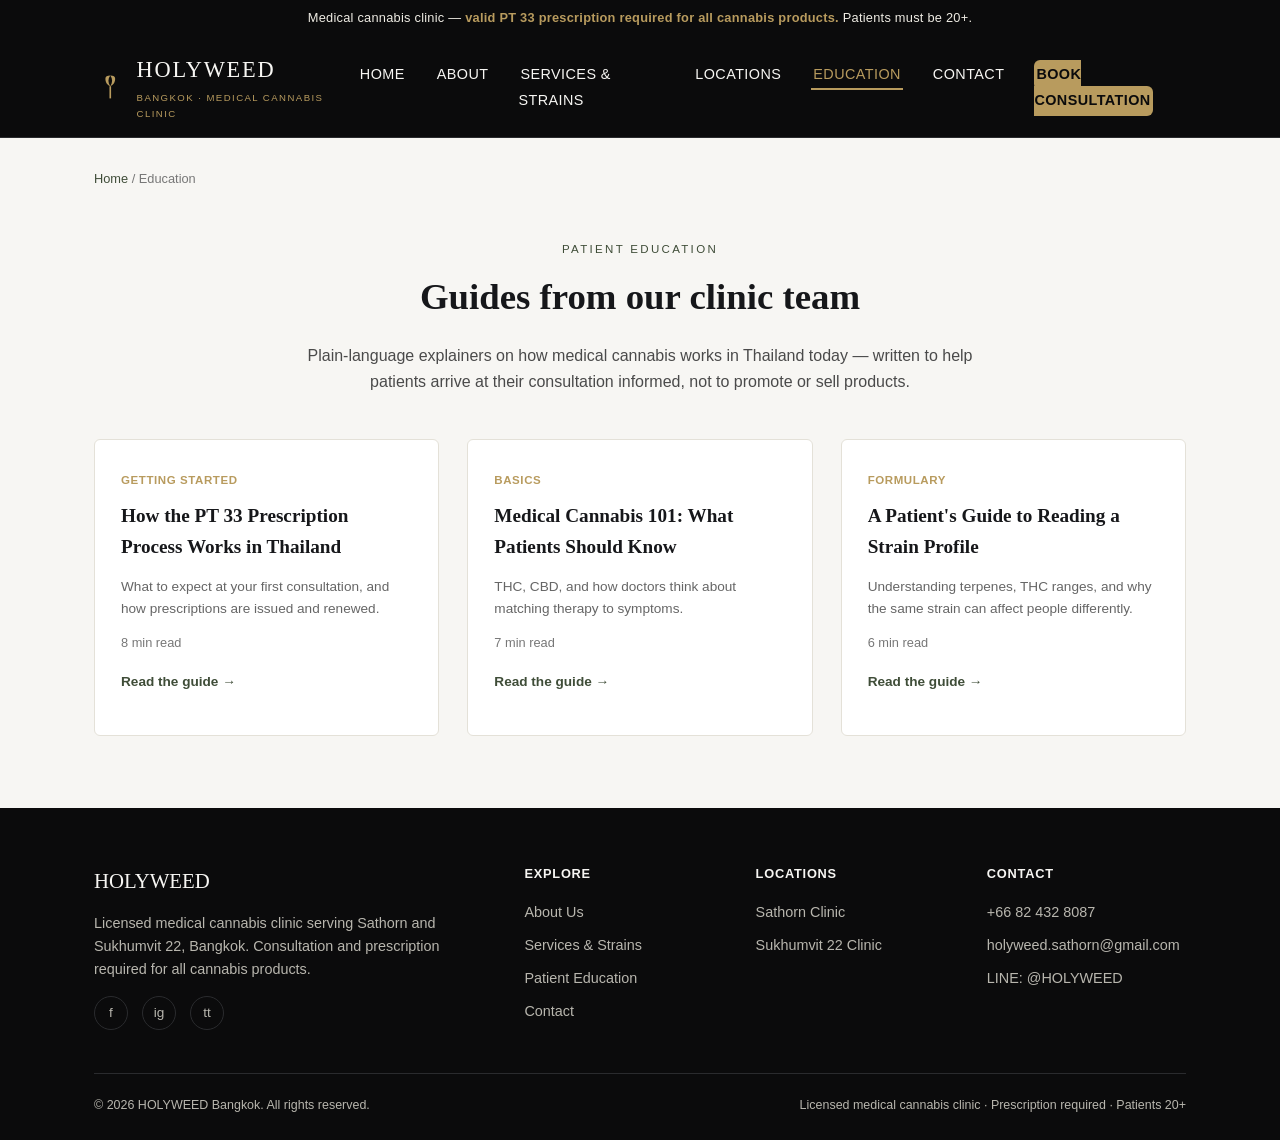
==== holyweed-bangkok-site/blog/index.html @ e4337ba5 "Add files via upload" ====
<!DOCTYPE html>
<html lang="en">
<head>
<meta charset="UTF-8">
<meta name="viewport" content="width=device-width, initial-scale=1.0">
<title>Patient Education | HOLYWEED Bangkok Medical Cannabis Clinic</title>
<meta name="description" content="Guides on Thailand's PT 33 prescription process, medical cannabis basics, and understanding strain profiles — from HOLYWEED Bangkok's clinic team.">
<link rel="canonical" href="https://www.holyweedbkk.com/blog/index.html">
<link rel="icon" href="../images/logo.svg" type="image/svg+xml">
<link rel="stylesheet" href="../css/style.css">
</head>
<body>
<a class="skip-link" href="#main">Skip to content</a>
<div class="notice-bar">Medical cannabis clinic — <strong>valid PT 33 prescription required for all cannabis products.</strong> Patients must be 20+.</div>

<header class="site-header">
  <div class="nav-wrap">
    <a href="../index.html" class="logo">
      <svg viewBox="0 0 40 40" width="34" height="34" aria-hidden="true"><path d="M20 6c-3 4-3 9 0 13-3-1-6-4-6-9 0-3 2-4 6-4zm0 0c3 4 3 9 0 13 3-1 6-4 6-9 0-3-2-4-6-4z" fill="#b89b5e"/><path d="M20 19v15" stroke="#b89b5e" stroke-width="2"/></svg>
      <span>HOLYWEED<span class="tagline">Bangkok · Medical Cannabis Clinic</span></span>
    </a>
    <button class="nav-toggle" aria-expanded="false" aria-label="Toggle navigation">☰ Menu</button>
    <nav class="main-nav" aria-label="Primary">
      <ul>
        <li><a href="../index.html">Home</a></li>
        <li><a href="../about.html">About</a></li>
        <li><a href="../services.html">Services &amp; Strains</a></li>
        <li><a href="../locations.html">Locations</a></li>
        <li><a href="index.html" aria-current="page">Education</a></li>
        <li><a href="../contact.html">Contact</a></li>
        <li><a href="../contact.html#book" class="nav-cta">Book Consultation</a></li>
      </ul>
    </nav>
  </div>
</header>

<main id="main">
  <div class="container">
    <p class="breadcrumb"><a href="../index.html">Home</a> / Education</p>
  </div>

  <section style="padding-top:20px;">
    <div class="container">
      <div class="section-head" style="max-width:720px;">
        <span class="eyebrow">Patient Education</span>
        <h2>Guides from our clinic team</h2>
        <p>Plain-language explainers on how medical cannabis works in Thailand today — written to help patients arrive at their consultation informed, not to promote or sell products.</p>
      </div>

      <div class="grid grid-3">
        <div class="post-card">
          <span class="post-cat">Getting Started</span>
          <h3>How the PT 33 Prescription Process Works in Thailand</h3>
          <p class="small">What to expect at your first consultation, and how prescriptions are issued and renewed.</p>
          <p class="post-meta">8 min read</p>
          <p style="margin-top:14px;"><a class="read-more" href="pt33-prescription-guide.html">Read the guide →</a></p>
        </div>
        <div class="post-card">
          <span class="post-cat">Basics</span>
          <h3>Medical Cannabis 101: What Patients Should Know</h3>
          <p class="small">THC, CBD, and how doctors think about matching therapy to symptoms.</p>
          <p class="post-meta">7 min read</p>
          <p style="margin-top:14px;"><a class="read-more" href="medical-cannabis-basics.html">Read the guide →</a></p>
        </div>
        <div class="post-card">
          <span class="post-cat">Formulary</span>
          <h3>A Patient's Guide to Reading a Strain Profile</h3>
          <p class="small">Understanding terpenes, THC ranges, and why the same strain can affect people differently.</p>
          <p class="post-meta">6 min read</p>
          <p style="margin-top:14px;"><a class="read-more" href="strain-guide.html">Read the guide →</a></p>
        </div>
      </div>
    </div>
  </section>
</main>

<footer class="site-footer">
  <div class="container">
    <div class="footer-grid">
      <div>
        <div class="footer-logo">HOLYWEED</div>
        <p>Licensed medical cannabis clinic serving Sathorn and Sukhumvit 22, Bangkok. Consultation and prescription required for all cannabis products.</p>
        <div class="social-row">
          <a href="https://www.facebook.com" aria-label="Facebook" rel="noopener" target="_blank">f</a>
          <a href="https://www.instagram.com/holyw33d_rooftop" aria-label="Instagram" rel="noopener" target="_blank">ig</a>
          <a href="https://www.tiktok.com/@holyweedrooftop" aria-label="TikTok" rel="noopener" target="_blank">tt</a>
        </div>
      </div>
      <div>
        <h4>Explore</h4>
        <ul>
          <li><a href="../about.html">About Us</a></li>
          <li><a href="../services.html">Services &amp; Strains</a></li>
          <li><a href="index.html">Patient Education</a></li>
          <li><a href="../contact.html">Contact</a></li>
        </ul>
      </div>
      <div>
        <h4>Locations</h4>
        <ul>
          <li><a href="../locations.html">Sathorn Clinic</a></li>
          <li><a href="../locations.html">Sukhumvit 22 Clinic</a></li>
        </ul>
      </div>
      <div>
        <h4>Contact</h4>
        <ul>
          <li>+66 82 432 8087</li>
          <li>holyweed.sathorn@gmail.com</li>
          <li>LINE: @HOLYWEED</li>
        </ul>
      </div>
    </div>
    <div class="footer-bottom">
      <span>&copy; <span data-year></span> HOLYWEED Bangkok. All rights reserved.</span>
      <span>Licensed medical cannabis clinic · Prescription required · Patients 20+</span>
    </div>
  </div>
</footer>

<script src="../js/main.js"></script>
</body>
</html>
---- holyweed-bangkok-site/css/style.css ----
/* =========================================================
   HOLYWEED Bangkok — Shared Stylesheet
   Licensed medical cannabis clinic — Bangkok, Thailand
   ========================================================= */

:root {
  --black: #0b0b0c;
  --near-black: #16171a;
  --charcoal: #232427;
  --off-white: #f7f6f3;
  --cream: #efece4;
  --sage: #5c6f52;
  --sage-dark: #3f4d38;
  --gold: #b89b5e;
  --line: #2a2b2e;
  --max-width: 1140px;
  --radius: 6px;
  --font-serif: Georgia, 'Iowan Old Style', 'Palatino Linotype', serif;
  --font-sans: -apple-system, BlinkMacSystemFont, 'Segoe UI', Roboto, Helvetica, Arial, sans-serif;
}

* { box-sizing: border-box; }
html { scroll-behavior: smooth; }

body {
  margin: 0;
  font-family: var(--font-sans);
  background: var(--off-white);
  color: var(--near-black);
  line-height: 1.6;
  -webkit-font-smoothing: antialiased;
}

img { max-width: 100%; display: block; }
a { color: inherit; text-decoration: none; }
ul { list-style: none; margin: 0; padding: 0; }

.container {
  max-width: var(--max-width);
  margin: 0 auto;
  padding: 0 24px;
}

/* ---------- Skip link (a11y) ---------- */
.skip-link {
  position: absolute;
  left: -9999px;
  top: 0;
  background: var(--gold);
  color: var(--black);
  padding: 10px 16px;
  z-index: 999;
}
.skip-link:focus { left: 12px; top: 12px; }

/* ---------- Top notice bar ---------- */
.notice-bar {
  background: var(--black);
  color: var(--cream);
  font-size: 0.8rem;
  text-align: center;
  padding: 8px 16px;
  letter-spacing: 0.02em;
}
.notice-bar strong { color: var(--gold); }

/* ---------- Header ---------- */
header.site-header {
  background: var(--black);
  color: var(--off-white);
  position: sticky;
  top: 0;
  z-index: 100;
  border-bottom: 1px solid var(--line);
}
.nav-wrap {
  display: flex;
  align-items: center;
  justify-content: space-between;
  padding: 16px 24px;
  max-width: var(--max-width);
  margin: 0 auto;
}
.logo {
  display: flex;
  align-items: center;
  gap: 10px;
  font-family: var(--font-serif);
  font-size: 1.4rem;
  letter-spacing: 0.08em;
  color: var(--off-white);
}
.logo svg { height: 34px; width: auto; }
.logo .tagline {
  display: block;
  font-family: var(--font-sans);
  font-size: 0.6rem;
  letter-spacing: 0.15em;
  color: var(--gold);
  text-transform: uppercase;
  margin-top: 2px;
}

nav.main-nav ul {
  display: flex;
  gap: 28px;
}
nav.main-nav a {
  font-size: 0.9rem;
  letter-spacing: 0.03em;
  text-transform: uppercase;
  padding: 6px 2px;
  border-bottom: 2px solid transparent;
  transition: border-color 0.2s ease, color 0.2s ease;
}
nav.main-nav a:hover,
nav.main-nav a[aria-current="page"] {
  border-color: var(--gold);
  color: var(--gold);
}

.nav-cta {
  background: var(--gold);
  color: var(--black) !important;
  padding: 10px 18px;
  border-radius: var(--radius);
  font-weight: 600;
  font-size: 0.85rem;
  text-transform: uppercase;
  letter-spacing: 0.03em;
}
.nav-cta:hover { background: #cbb27a; }

.nav-toggle {
  display: none;
  background: none;
  border: 1px solid var(--line);
  color: var(--off-white);
  padding: 8px 10px;
  border-radius: var(--radius);
  font-size: 1rem;
}

@media (max-width: 860px) {
  nav.main-nav { display: none; width: 100%; }
  nav.main-nav.open { display: block; }
  nav.main-nav ul { flex-direction: column; gap: 0; padding: 12px 0; }
  nav.main-nav a { display: block; padding: 12px 0; border-bottom: 1px solid var(--line); }
  .nav-wrap { flex-wrap: wrap; }
  .nav-toggle { display: block; }
  .nav-cta { margin-top: 10px; display: inline-block; }
}

/* ---------- Hero ---------- */
.hero {
  background: linear-gradient(180deg, var(--black) 0%, var(--near-black) 100%);
  color: var(--off-white);
  padding: 90px 24px 70px;
  text-align: center;
}
.hero-inner { max-width: 780px; margin: 0 auto; }
.hero h1 {
  font-family: var(--font-serif);
  font-size: clamp(2.2rem, 5vw, 3.4rem);
  margin: 0 0 16px;
  line-height: 1.15;
}
.hero .lede {
  font-size: 1.15rem;
  color: var(--cream);
  margin-bottom: 30px;
}
.hero .eyebrow {
  text-transform: uppercase;
  letter-spacing: 0.2em;
  font-size: 0.75rem;
  color: var(--gold);
  margin-bottom: 18px;
  display: block;
}
.button-row { display: flex; gap: 14px; justify-content: center; flex-wrap: wrap; }

.btn {
  display: inline-block;
  padding: 14px 28px;
  border-radius: var(--radius);
  font-size: 0.9rem;
  text-transform: uppercase;
  letter-spacing: 0.04em;
  font-weight: 600;
  transition: transform 0.15s ease, background 0.2s ease;
}
.btn-primary { background: var(--gold); color: var(--black); }
.btn-primary:hover { background: #cbb27a; transform: translateY(-1px); }
.btn-outline { background: transparent; color: var(--off-white); border: 1px solid var(--off-white); }
.btn-outline:hover { background: rgba(255,255,255,0.08); }
.btn-outline-dark { background: transparent; color: var(--black); border: 1px solid var(--black); }
.btn-outline-dark:hover { background: rgba(0,0,0,0.06); }

/* ---------- Sections ---------- */
section { padding: 72px 0; }
.section-alt { background: var(--cream); }
.section-dark { background: var(--black); color: var(--off-white); }

.section-head { text-align: center; max-width: 640px; margin: 0 auto 44px; }
.section-head .eyebrow {
  text-transform: uppercase;
  letter-spacing: 0.2em;
  font-size: 0.72rem;
  color: var(--sage-dark);
  display: block;
  margin-bottom: 10px;
}
.section-dark .section-head .eyebrow { color: var(--gold); }
.section-head h2 {
  font-family: var(--font-serif);
  font-size: clamp(1.7rem, 3.5vw, 2.3rem);
  margin: 0 0 12px;
}
.section-head p { color: #4a4a4a; }
.section-dark .section-head p { color: var(--cream); }

/* ---------- Grid / cards ---------- */
.grid {
  display: grid;
  gap: 28px;
}
.grid-3 { grid-template-columns: repeat(3, 1fr); }
.grid-2 { grid-template-columns: repeat(2, 1fr); }
@media (max-width: 860px) {
  .grid-3, .grid-2 { grid-template-columns: 1fr; }
}

.card {
  background: #fff;
  border: 1px solid #e4e1d8;
  border-radius: var(--radius);
  padding: 30px 26px;
}
.card h3 { font-family: var(--font-serif); font-size: 1.25rem; margin: 0 0 10px; }
.card p { color: #4a4a4a; font-size: 0.95rem; margin: 0; }
.card .icon { font-size: 1.6rem; margin-bottom: 14px; display: block; }

/* ---------- Strain / product cards ---------- */
.strain-card {
  background: #fff;
  border: 1px solid #e4e1d8;
  border-radius: var(--radius);
  overflow: hidden;
}
.strain-card .strain-media {
  background: var(--sage-dark);
  color: var(--off-white);
  padding: 40px 20px;
  text-align: center;
  font-family: var(--font-serif);
  font-size: 1.1rem;
}
.strain-card .strain-body { padding: 22px 24px; }
.strain-card h3 { font-family: var(--font-serif); margin: 0 0 8px; font-size: 1.15rem; }
.strain-tags { display: flex; gap: 8px; flex-wrap: wrap; margin: 10px 0 12px; }
.tag {
  font-size: 0.7rem;
  text-transform: uppercase;
  letter-spacing: 0.04em;
  background: var(--cream);
  color: var(--sage-dark);
  padding: 4px 10px;
  border-radius: 999px;
}
.strain-note {
  font-size: 0.82rem;
  color: #6b6b6b;
  border-top: 1px dashed #ddd;
  margin-top: 14px;
  padding-top: 12px;
}

/* ---------- Compliance / disclaimer boxes ---------- */
.disclaimer {
  background: var(--cream);
  border-left: 4px solid var(--gold);
  padding: 20px 24px;
  border-radius: var(--radius);
  font-size: 0.9rem;
  color: #333;
}
.disclaimer strong { color: var(--sage-dark); }
.disclaimer-dark {
  background: var(--near-black);
  border-left: 4px solid var(--gold);
  color: var(--cream);
}

/* ---------- Steps ---------- */
.steps {
  counter-reset: step;
  display: grid;
  gap: 24px;
  grid-template-columns: repeat(4, 1fr);
}
@media (max-width: 860px) { .steps { grid-template-columns: 1fr 1fr; } }
@media (max-width: 560px) { .steps { grid-template-columns: 1fr; } }
.step { text-align: center; }
.step::before {
  counter-increment: step;
  content: counter(step);
  display: inline-flex;
  align-items: center;
  justify-content: center;
  width: 42px;
  height: 42px;
  border-radius: 50%;
  background: var(--gold);
  color: var(--black);
  font-weight: 700;
  margin-bottom: 14px;
}
.step h4 { margin: 0 0 6px; font-size: 1rem; }
.step p { font-size: 0.85rem; color: #555; margin: 0; }

/* ---------- Location cards ---------- */
.location-card {
  background: #fff;
  border: 1px solid #e4e1d8;
  border-radius: var(--radius);
  overflow: hidden;
  margin-bottom: 32px;
}
.location-card .map-embed { width: 100%; height: 320px; border: 0; display: block; }
.location-card .location-body { padding: 28px; }
.location-card h3 { font-family: var(--font-serif); font-size: 1.4rem; margin: 0 0 6px; }
.location-meta {
  display: grid;
  grid-template-columns: repeat(2, 1fr);
  gap: 12px 24px;
  margin: 18px 0;
}
@media (max-width: 600px) { .location-meta { grid-template-columns: 1fr; } }
.location-meta dt {
  font-size: 0.7rem;
  text-transform: uppercase;
  letter-spacing: 0.05em;
  color: var(--sage-dark);
  margin-bottom: 3px;
}
.location-meta dd { margin: 0; font-size: 0.95rem; }

/* ---------- Team ---------- */
.team-card { text-align: center; }
.avatar {
  width: 96px; height: 96px; border-radius: 50%;
  background: var(--sage-dark); color: var(--off-white);
  display: flex; align-items: center; justify-content: center;
  font-family: var(--font-serif); font-size: 1.6rem;
  margin: 0 auto 16px;
}

/* ---------- Blog ---------- */
.post-card {
  background: #fff;
  border: 1px solid #e4e1d8;
  border-radius: var(--radius);
  padding: 26px;
}
.post-card .post-cat {
  font-size: 0.72rem;
  text-transform: uppercase;
  letter-spacing: 0.05em;
  color: var(--gold);
  font-weight: 700;
}
.post-card h3 { font-family: var(--font-serif); margin: 10px 0; font-size: 1.2rem; }
.post-card .post-meta { font-size: 0.8rem; color: #777; margin-top: 12px; }
.post-card a.read-more { color: var(--sage-dark); font-weight: 600; font-size: 0.85rem; }

article.post-content {
  max-width: 760px;
  margin: 0 auto;
  padding: 60px 24px 90px;
}
article.post-content h1 { font-family: var(--font-serif); font-size: 2.1rem; margin-bottom: 8px; }
article.post-content .post-meta { color: #777; font-size: 0.85rem; margin-bottom: 34px; }
article.post-content h2 { font-family: var(--font-serif); font-size: 1.4rem; margin-top: 36px; }
article.post-content p { color: #333; margin-bottom: 18px; }
article.post-content ul { list-style: disc; padding-left: 22px; margin-bottom: 18px; }
article.post-content li { margin-bottom: 8px; color: #333; }

/* ---------- FAQ ---------- */
.faq-item {
  border-bottom: 1px solid #e0ddd3;
  padding: 18px 0;
}
.faq-item summary {
  cursor: pointer;
  font-weight: 600;
  font-size: 1rem;
  list-style: none;
  display: flex;
  justify-content: space-between;
  align-items: center;
}
.faq-item summary::-webkit-details-marker { display: none; }
.faq-item summary::after { content: '+'; font-size: 1.3rem; color: var(--gold); }
.faq-item[open] summary::after { content: '\2212'; }
.faq-item p { margin: 12px 0 0; color: #4a4a4a; }

/* ---------- Form ---------- */
form.contact-form { display: grid; gap: 16px; }
form.contact-form label { font-size: 0.85rem; font-weight: 600; margin-bottom: 6px; display: block; }
form.contact-form input,
form.contact-form select,
form.contact-form textarea {
  width: 100%;
  padding: 12px 14px;
  border: 1px solid #d8d5cb;
  border-radius: var(--radius);
  font-family: inherit;
  font-size: 0.95rem;
  background: #fff;
}
form.contact-form textarea { resize: vertical; min-height: 120px; }
.form-row-2 { display: grid; grid-template-columns: 1fr 1fr; gap: 16px; }
@media (max-width: 600px) { .form-row-2 { grid-template-columns: 1fr; } }
.form-note { font-size: 0.8rem; color: #777; }
#form-status { font-size: 0.9rem; margin-top: 10px; }

/* ---------- CTA band ---------- */
.cta-band {
  background: var(--sage-dark);
  color: var(--off-white);
  text-align: center;
  padding: 60px 24px;
}
.cta-band h2 { font-family: var(--font-serif); font-size: 1.9rem; margin: 0 0 14px; }
.cta-band p { margin: 0 0 26px; color: var(--cream); }

/* ---------- Footer ---------- */
footer.site-footer {
  background: var(--black);
  color: #b8b6ae;
  padding: 56px 0 24px;
  font-size: 0.9rem;
}
.footer-grid {
  display: grid;
  grid-template-columns: 2fr 1fr 1fr 1fr;
  gap: 32px;
  margin-bottom: 40px;
}
@media (max-width: 760px) { .footer-grid { grid-template-columns: 1fr 1fr; } }
.footer-grid h4 {
  color: var(--off-white);
  font-size: 0.8rem;
  text-transform: uppercase;
  letter-spacing: 0.06em;
  margin: 0 0 16px;
}
.footer-grid li { margin-bottom: 10px; }
.footer-grid a:hover { color: var(--gold); }
.footer-logo { font-family: var(--font-serif); color: var(--off-white); font-size: 1.3rem; margin-bottom: 10px; }
.footer-bottom {
  border-top: 1px solid var(--line);
  padding-top: 22px;
  display: flex;
  justify-content: space-between;
  flex-wrap: wrap;
  gap: 12px;
  font-size: 0.78rem;
}
.social-row { display: flex; gap: 14px; margin-top: 10px; }
.social-row a {
  border: 1px solid var(--line);
  border-radius: 50%;
  width: 34px; height: 34px;
  display: flex; align-items: center; justify-content: center;
  font-size: 0.85rem;
}
.social-row a:hover { border-color: var(--gold); color: var(--gold); }

/* ---------- Breadcrumb ---------- */
.breadcrumb {
  font-size: 0.8rem;
  color: #777;
  padding: 18px 0;
}
.breadcrumb a { color: var(--sage-dark); }

/* ---------- Utility ---------- */
.text-center { text-align: center; }
.mt-0 { margin-top: 0; }
.small { font-size: 0.85rem; color: #666; }
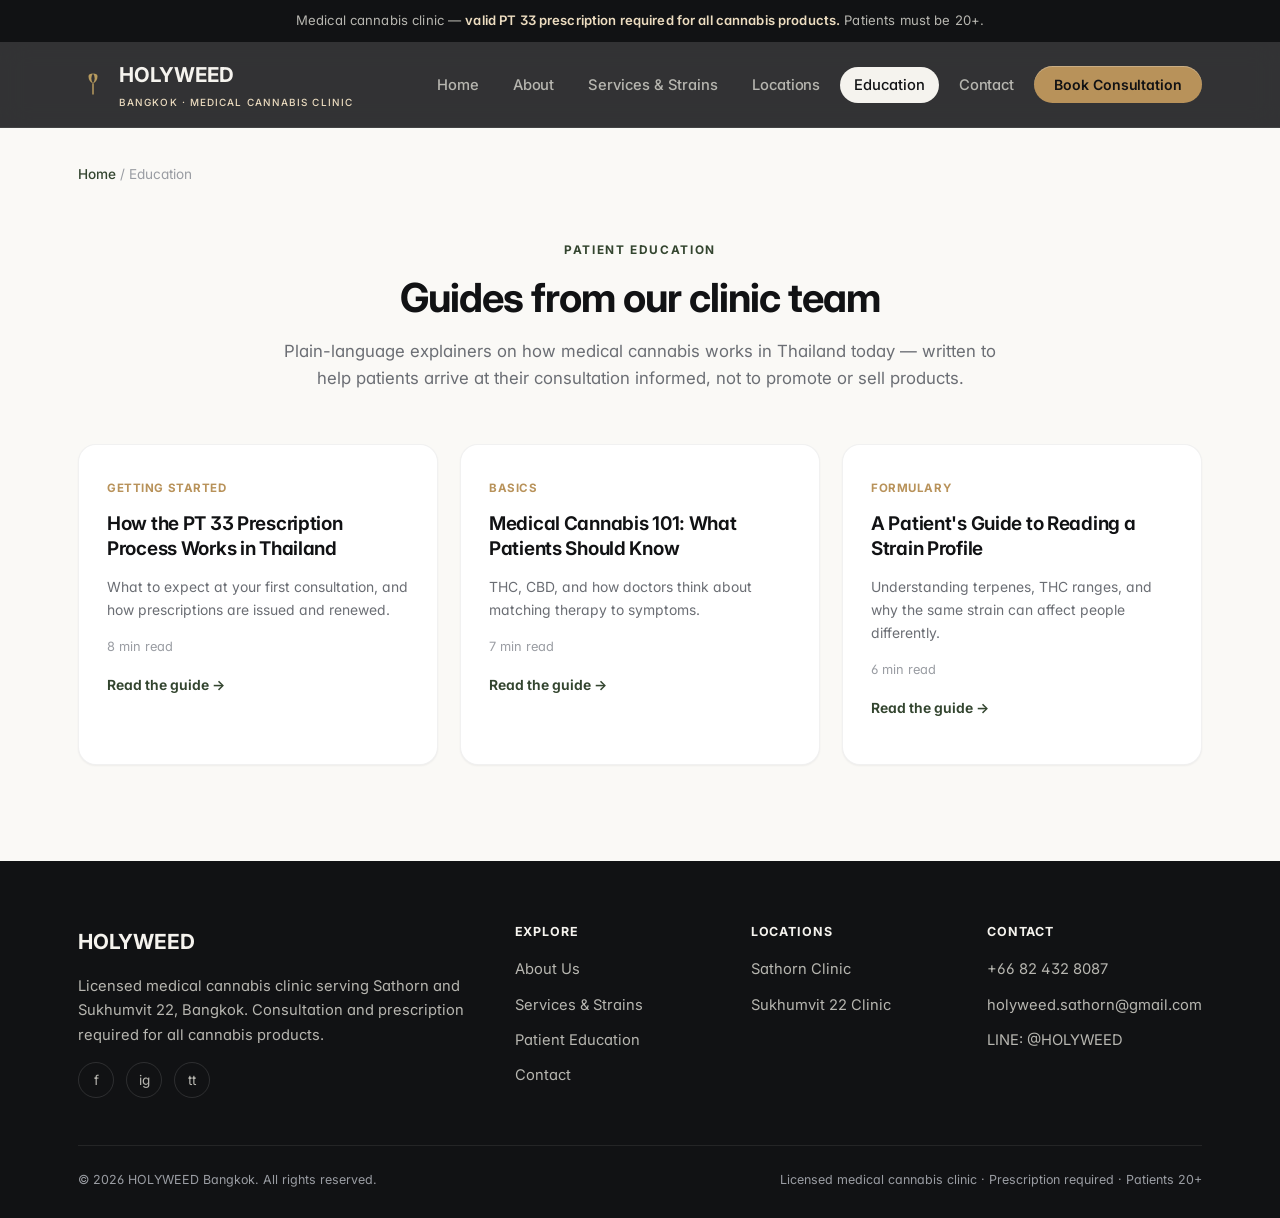
==== commit 33a42643: "Add files via upload" ====
--- a/holyweed-bangkok-site/blog/index.html
+++ b/holyweed-bangkok-site/blog/index.html
@@ -6,8 +6,37 @@
 <title>Patient Education | HOLYWEED Bangkok Medical Cannabis Clinic</title>
 <meta name="description" content="Guides on Thailand's PT 33 prescription process, medical cannabis basics, and understanding strain profiles — from HOLYWEED Bangkok's clinic team.">
 <link rel="canonical" href="https://www.holyweedbkk.com/blog/index.html">
+<meta property="og:type" content="website">
+<meta property="og:title" content="Patient Education | HOLYWEED Bangkok Medical Cannabis Clinic">
+<meta property="og:description" content="Guides on Thailand's PT 33 prescription process, medical cannabis basics, and understanding strain profiles — from HOLYWEED Bangkok's clinic team.">
+<meta property="og:image" content="https://www.holyweedbkk.com/images/og-cover.jpg">
+<meta property="og:url" content="https://www.holyweedbkk.com/blog/index.html">
+<meta name="twitter:card" content="summary_large_image">
 <link rel="icon" href="../images/logo.svg" type="image/svg+xml">
+<link rel="preconnect" href="https://fonts.googleapis.com">
+<link rel="preconnect" href="https://fonts.gstatic.com" crossorigin>
+<link rel="stylesheet" href="https://fonts.googleapis.com/css2?family=Inter:wght@400;500;600;700;800&display=swap">
 <link rel="stylesheet" href="../css/style.css">
+<script type="application/ld+json">
+{
+  "@context": "https://schema.org",
+  "@type": "BreadcrumbList",
+  "itemListElement": [
+    {
+      "@type": "ListItem",
+      "position": 1,
+      "name": "Home",
+      "item": "https://www.holyweedbkk.com/"
+    },
+    {
+      "@type": "ListItem",
+      "position": 2,
+      "name": "Education",
+      "item": "https://www.holyweedbkk.com/blog/index.html"
+    }
+  ]
+}
+</script>
 </head>
 <body>
 <a class="skip-link" href="#main">Skip to content</a>
@@ -43,7 +72,7 @@
     <div class="container">
       <div class="section-head" style="max-width:720px;">
         <span class="eyebrow">Patient Education</span>
-        <h2>Guides from our clinic team</h2>
+        <h1>Guides from our clinic team</h1>
         <p>Plain-language explainers on how medical cannabis works in Thailand today — written to help patients arrive at their consultation informed, not to promote or sell products.</p>
       </div>
 
--- a/holyweed-bangkok-site/css/style.css
+++ b/holyweed-bangkok-site/css/style.css
@@ -4,19 +4,37 @@
    ========================================================= */
 
 :root {
-  --black: #0b0b0c;
-  --near-black: #16171a;
-  --charcoal: #232427;
-  --off-white: #f7f6f3;
-  --cream: #efece4;
-  --sage: #5c6f52;
-  --sage-dark: #3f4d38;
-  --gold: #b89b5e;
-  --line: #2a2b2e;
-  --max-width: 1140px;
-  --radius: 6px;
-  --font-serif: Georgia, 'Iowan Old Style', 'Palatino Linotype', serif;
-  --font-sans: -apple-system, BlinkMacSystemFont, 'Segoe UI', Roboto, Helvetica, Arial, sans-serif;
+  --ink: #111214;
+  --ink-soft: #1d1f22;
+  --ink-muted: #6b6e74;
+  --ink-faint: #9a9da3;
+  --paper: #faf9f6;
+  --surface: #ffffff;
+  --sand: #f2ede3;
+  --sand-deep: #e9e1d0;
+  --sage: #4a6350;
+  --sage-deep: #33452f;
+  --sage-tint: #eaf0e6;
+  --gold: #b8925a;
+  --gold-soft: #ecdcc0;
+  --line: rgba(17, 18, 20, 0.09);
+  --line-soft: rgba(17, 18, 20, 0.06);
+  --on-dark: #f5f3ee;
+  --on-dark-muted: #b7b6b0;
+
+  --max-width: 1180px;
+  --radius-sm: 10px;
+  --radius: 18px;
+  --radius-lg: 26px;
+
+  --shadow-xs: 0 1px 2px rgba(17, 18, 20, 0.05);
+  --shadow-sm: 0 2px 8px rgba(17, 18, 20, 0.05), 0 1px 2px rgba(17, 18, 20, 0.04);
+  --shadow-md: 0 12px 28px -8px rgba(17, 18, 20, 0.14), 0 2px 6px rgba(17, 18, 20, 0.05);
+  --shadow-lg: 0 30px 60px -15px rgba(17, 18, 20, 0.22), 0 8px 20px -6px rgba(17, 18, 20, 0.10);
+
+  --ease: cubic-bezier(.2,.7,.2,1);
+  --font-sans: "Inter", -apple-system, BlinkMacSystemFont, "SF Pro Text", "Segoe UI Variable Text", "Segoe UI", Roboto, Helvetica, Arial, sans-serif;
+  --font-serif: var(--font-sans);
 }
 
 * { box-sizing: border-box; }
@@ -25,20 +43,23 @@
 body {
   margin: 0;
   font-family: var(--font-sans);
-  background: var(--off-white);
-  color: var(--near-black);
-  line-height: 1.6;
+  background: var(--paper);
+  color: var(--ink);
+  line-height: 1.65;
   -webkit-font-smoothing: antialiased;
+  -moz-osx-font-smoothing: grayscale;
+  font-feature-settings: "ss01" 1, "cv11" 1;
 }
 
 img { max-width: 100%; display: block; }
 a { color: inherit; text-decoration: none; }
 ul { list-style: none; margin: 0; padding: 0; }
+h1, h2, h3, h4 { font-weight: 650; letter-spacing: -0.02em; line-height: 1.15; }
 
 .container {
   max-width: var(--max-width);
   margin: 0 auto;
-  padding: 0 24px;
+  padding: 0 28px;
 }
 
 /* ---------- Skip link (a11y) ---------- */
@@ -47,183 +68,243 @@
   left: -9999px;
   top: 0;
   background: var(--gold);
-  color: var(--black);
-  padding: 10px 16px;
+  color: var(--ink);
+  padding: 12px 18px;
+  border-radius: 0 0 10px 0;
+  font-weight: 600;
   z-index: 999;
 }
-.skip-link:focus { left: 12px; top: 12px; }
+.skip-link:focus { left: 0; top: 0; }
 
 /* ---------- Top notice bar ---------- */
 .notice-bar {
-  background: var(--black);
-  color: var(--cream);
-  font-size: 0.8rem;
+  background: var(--ink);
+  color: var(--on-dark-muted);
+  font-size: 0.82rem;
   text-align: center;
-  padding: 8px 16px;
-  letter-spacing: 0.02em;
-}
-.notice-bar strong { color: var(--gold); }
+  padding: 10px 16px;
+  letter-spacing: 0.01em;
+}
+.notice-bar strong { color: var(--gold-soft); font-weight: 600; }
 
 /* ---------- Header ---------- */
 header.site-header {
-  background: var(--black);
-  color: var(--off-white);
+  background: rgba(17, 18, 20, 0.86);
+  backdrop-filter: saturate(160%) blur(14px);
+  -webkit-backdrop-filter: saturate(160%) blur(14px);
+  color: var(--on-dark);
   position: sticky;
   top: 0;
   z-index: 100;
-  border-bottom: 1px solid var(--line);
+  border-bottom: 1px solid rgba(255, 255, 255, 0.08);
 }
 .nav-wrap {
   display: flex;
   align-items: center;
   justify-content: space-between;
-  padding: 16px 24px;
+  padding: 16px 28px;
   max-width: var(--max-width);
   margin: 0 auto;
+  gap: 24px;
 }
 .logo {
   display: flex;
   align-items: center;
-  gap: 10px;
-  font-family: var(--font-serif);
-  font-size: 1.4rem;
-  letter-spacing: 0.08em;
-  color: var(--off-white);
-}
-.logo svg { height: 34px; width: auto; }
+  gap: 11px;
+  font-family: var(--font-sans);
+  font-weight: 700;
+  font-size: 1.28rem;
+  letter-spacing: -0.01em;
+  color: var(--on-dark);
+}
+.logo svg { height: 30px; width: auto; }
 .logo .tagline {
   display: block;
   font-family: var(--font-sans);
-  font-size: 0.6rem;
-  letter-spacing: 0.15em;
-  color: var(--gold);
+  font-weight: 500;
+  font-size: 0.62rem;
+  letter-spacing: 0.11em;
+  color: var(--gold-soft);
   text-transform: uppercase;
-  margin-top: 2px;
+  margin-top: 3px;
 }
 
 nav.main-nav ul {
   display: flex;
-  gap: 28px;
+  align-items: center;
+  gap: 6px;
 }
 nav.main-nav a {
-  font-size: 0.9rem;
-  letter-spacing: 0.03em;
-  text-transform: uppercase;
-  padding: 6px 2px;
-  border-bottom: 2px solid transparent;
-  transition: border-color 0.2s ease, color 0.2s ease;
-}
-nav.main-nav a:hover,
+  font-size: 0.92rem;
+  font-weight: 500;
+  letter-spacing: -0.005em;
+  padding: 9px 14px;
+  border-radius: 999px;
+  color: var(--on-dark-muted);
+  transition: color 0.2s var(--ease), background 0.2s var(--ease);
+}
+nav.main-nav a:hover { color: var(--on-dark); background: rgba(255, 255, 255, 0.06); }
 nav.main-nav a[aria-current="page"] {
-  border-color: var(--gold);
-  color: var(--gold);
+  color: var(--ink);
+  background: var(--on-dark);
 }
 
 .nav-cta {
-  background: var(--gold);
-  color: var(--black) !important;
-  padding: 10px 18px;
-  border-radius: var(--radius);
-  font-weight: 600;
-  font-size: 0.85rem;
-  text-transform: uppercase;
-  letter-spacing: 0.03em;
-}
-.nav-cta:hover { background: #cbb27a; }
+  background: var(--gold) !important;
+  color: var(--ink) !important;
+  padding: 10px 20px !important;
+  border-radius: 999px;
+  font-weight: 600 !important;
+  font-size: 0.88rem !important;
+  letter-spacing: -0.005em;
+  box-shadow: 0 1px 0 rgba(255,255,255,0.25) inset;
+  transition: transform 0.2s var(--ease), box-shadow 0.2s var(--ease), background 0.2s var(--ease);
+}
+.nav-cta:hover { background: #c9a06a !important; transform: translateY(-1px); box-shadow: var(--shadow-sm); }
 
 .nav-toggle {
   display: none;
-  background: none;
-  border: 1px solid var(--line);
-  color: var(--off-white);
-  padding: 8px 10px;
-  border-radius: var(--radius);
-  font-size: 1rem;
+  background: rgba(255, 255, 255, 0.06);
+  border: 1px solid rgba(255, 255, 255, 0.12);
+  color: var(--on-dark);
+  padding: 9px 14px;
+  border-radius: 999px;
+  font-size: 0.9rem;
+  font-weight: 500;
 }
 
 @media (max-width: 860px) {
   nav.main-nav { display: none; width: 100%; }
   nav.main-nav.open { display: block; }
-  nav.main-nav ul { flex-direction: column; gap: 0; padding: 12px 0; }
-  nav.main-nav a { display: block; padding: 12px 0; border-bottom: 1px solid var(--line); }
+  nav.main-nav ul { flex-direction: column; align-items: stretch; gap: 2px; padding: 14px 0 6px; }
+  nav.main-nav a { display: block; padding: 12px 14px; border-radius: 12px; }
+  nav.main-nav a[aria-current="page"] { background: rgba(255,255,255,0.08); color: var(--on-dark); }
   .nav-wrap { flex-wrap: wrap; }
   .nav-toggle { display: block; }
-  .nav-cta { margin-top: 10px; display: inline-block; }
+  .nav-cta { margin-top: 8px; display: inline-block; }
 }
 
 /* ---------- Hero ---------- */
 .hero {
-  background: linear-gradient(180deg, var(--black) 0%, var(--near-black) 100%);
-  color: var(--off-white);
-  padding: 90px 24px 70px;
+  position: relative;
+  background:
+    radial-gradient(120% 140% at 15% -10%, rgba(74, 99, 80, 0.55) 0%, rgba(17,18,20,0) 55%),
+    radial-gradient(90% 120% at 90% 0%, rgba(184, 146, 90, 0.28) 0%, rgba(17,18,20,0) 50%),
+    linear-gradient(180deg, #0d0e10 0%, var(--ink) 100%);
+  color: var(--on-dark);
+  padding: 110px 28px 84px;
   text-align: center;
-}
-.hero-inner { max-width: 780px; margin: 0 auto; }
+  overflow: hidden;
+}
+.hero-inner { max-width: 800px; margin: 0 auto; position: relative; }
 .hero h1 {
-  font-family: var(--font-serif);
-  font-size: clamp(2.2rem, 5vw, 3.4rem);
-  margin: 0 0 16px;
-  line-height: 1.15;
+  font-family: var(--font-sans);
+  font-weight: 700;
+  font-size: clamp(2.4rem, 5.4vw, 3.75rem);
+  margin: 0 0 20px;
+  line-height: 1.08;
+  letter-spacing: -0.03em;
 }
 .hero .lede {
-  font-size: 1.15rem;
-  color: var(--cream);
-  margin-bottom: 30px;
+  font-size: 1.2rem;
+  font-weight: 400;
+  color: var(--on-dark-muted);
+  max-width: 620px;
+  margin: 0 auto 34px;
+  line-height: 1.6;
 }
 .hero .eyebrow {
   text-transform: uppercase;
-  letter-spacing: 0.2em;
+  letter-spacing: 0.14em;
   font-size: 0.75rem;
-  color: var(--gold);
-  margin-bottom: 18px;
+  font-weight: 600;
+  color: var(--gold-soft);
+  margin-bottom: 20px;
+  display: inline-flex;
+  align-items: center;
+  gap: 8px;
+  padding: 7px 16px;
+  border-radius: 999px;
+  background: rgba(255, 255, 255, 0.06);
+  border: 1px solid rgba(255, 255, 255, 0.1);
+}
+.button-row { display: flex; gap: 14px; justify-content: center; flex-wrap: wrap; }
+
+.btn {
+  display: inline-flex;
+  align-items: center;
+  justify-content: center;
+  padding: 15px 30px;
+  border-radius: 999px;
+  font-size: 0.92rem;
+  letter-spacing: -0.005em;
+  font-weight: 600;
+  transition: transform 0.2s var(--ease), background 0.2s var(--ease), box-shadow 0.2s var(--ease), border-color 0.2s var(--ease);
+}
+.btn-primary {
+  background: var(--gold);
+  color: var(--ink);
+  box-shadow: 0 1px 0 rgba(255,255,255,0.25) inset, 0 8px 20px -8px rgba(184,146,90,0.55);
+}
+.btn-primary:hover { background: #c9a06a; transform: translateY(-2px); box-shadow: var(--shadow-md); }
+.btn-outline { background: rgba(255,255,255,0.04); color: var(--on-dark); border: 1px solid rgba(255,255,255,0.22); }
+.btn-outline:hover { background: rgba(255,255,255,0.1); transform: translateY(-2px); }
+.btn-outline-dark { background: var(--surface); color: var(--ink); border: 1px solid var(--line); }
+.btn-outline-dark:hover { border-color: var(--ink); transform: translateY(-2px); box-shadow: var(--shadow-sm); }
+
+/* ---------- Hero photo band ---------- */
+.hero-photo-band {
+  padding: 0;
+  background: var(--paper);
+  margin-top: -40px;
+  position: relative;
+  z-index: 2;
+}
+.hero-photo-band .container {
+  padding: 0 28px;
+  max-width: var(--max-width);
+}
+.hero-photo {
+  width: 100%;
+  height: auto;
+  max-height: 540px;
+  object-fit: cover;
   display: block;
-}
-.button-row { display: flex; gap: 14px; justify-content: center; flex-wrap: wrap; }
-
-.btn {
-  display: inline-block;
-  padding: 14px 28px;
-  border-radius: var(--radius);
-  font-size: 0.9rem;
-  text-transform: uppercase;
-  letter-spacing: 0.04em;
-  font-weight: 600;
-  transition: transform 0.15s ease, background 0.2s ease;
-}
-.btn-primary { background: var(--gold); color: var(--black); }
-.btn-primary:hover { background: #cbb27a; transform: translateY(-1px); }
-.btn-outline { background: transparent; color: var(--off-white); border: 1px solid var(--off-white); }
-.btn-outline:hover { background: rgba(255,255,255,0.08); }
-.btn-outline-dark { background: transparent; color: var(--black); border: 1px solid var(--black); }
-.btn-outline-dark:hover { background: rgba(0,0,0,0.06); }
+  border-radius: var(--radius-lg);
+  box-shadow: var(--shadow-lg);
+}
 
 /* ---------- Sections ---------- */
-section { padding: 72px 0; }
-.section-alt { background: var(--cream); }
-.section-dark { background: var(--black); color: var(--off-white); }
-
-.section-head { text-align: center; max-width: 640px; margin: 0 auto 44px; }
+section { padding: 96px 0; }
+.section-alt { background: var(--sand); }
+.section-dark { background: var(--ink); color: var(--on-dark); }
+
+.section-head { text-align: center; max-width: 640px; margin: 0 auto 52px; }
 .section-head .eyebrow {
   text-transform: uppercase;
-  letter-spacing: 0.2em;
-  font-size: 0.72rem;
-  color: var(--sage-dark);
+  letter-spacing: 0.14em;
+  font-size: 0.74rem;
+  font-weight: 700;
+  color: var(--sage-deep);
   display: block;
-  margin-bottom: 10px;
-}
-.section-dark .section-head .eyebrow { color: var(--gold); }
+  margin-bottom: 14px;
+}
+.section-dark .section-head .eyebrow { color: var(--gold-soft); }
+.section-head h1,
 .section-head h2 {
-  font-family: var(--font-serif);
-  font-size: clamp(1.7rem, 3.5vw, 2.3rem);
-  margin: 0 0 12px;
-}
-.section-head p { color: #4a4a4a; }
-.section-dark .section-head p { color: var(--cream); }
+  font-family: var(--font-sans);
+  font-weight: 700;
+  font-size: clamp(1.8rem, 3.4vw, 2.5rem);
+  letter-spacing: -0.025em;
+  margin: 0 0 14px;
+}
+.section-head p { color: var(--ink-muted); font-size: 1.05rem; line-height: 1.6; }
+.section-dark .section-head p { color: var(--on-dark-muted); }
 
 /* ---------- Grid / cards ---------- */
 .grid {
   display: grid;
-  gap: 28px;
+  gap: 22px;
 }
 .grid-3 { grid-template-columns: repeat(3, 1fr); }
 .grid-2 { grid-template-columns: repeat(2, 1fr); }
@@ -232,71 +313,94 @@
 }
 
 .card {
-  background: #fff;
-  border: 1px solid #e4e1d8;
+  background: var(--surface);
+  border: 1px solid var(--line-soft);
   border-radius: var(--radius);
-  padding: 30px 26px;
-}
-.card h3 { font-family: var(--font-serif); font-size: 1.25rem; margin: 0 0 10px; }
-.card p { color: #4a4a4a; font-size: 0.95rem; margin: 0; }
-.card .icon { font-size: 1.6rem; margin-bottom: 14px; display: block; }
+  padding: 34px 28px;
+  box-shadow: var(--shadow-xs);
+  transition: transform 0.25s var(--ease), box-shadow 0.25s var(--ease), border-color 0.25s var(--ease);
+}
+.card:hover { transform: translateY(-4px); box-shadow: var(--shadow-md); border-color: transparent; }
+.card h3 { font-family: var(--font-sans); font-weight: 650; font-size: 1.2rem; margin: 0 0 10px; letter-spacing: -0.015em; }
+.card p { color: var(--ink-muted); font-size: 0.96rem; margin: 0; line-height: 1.6; }
+.card .icon {
+  display: inline-flex;
+  align-items: center;
+  justify-content: center;
+  width: 54px;
+  height: 54px;
+  border-radius: 15px;
+  background: var(--sage-tint);
+  font-size: 1.5rem;
+  margin-bottom: 20px;
+}
 
 /* ---------- Strain / product cards ---------- */
 .strain-card {
-  background: #fff;
-  border: 1px solid #e4e1d8;
+  background: var(--surface);
+  border: 1px solid var(--line-soft);
   border-radius: var(--radius);
   overflow: hidden;
-}
+  box-shadow: var(--shadow-xs);
+  transition: transform 0.25s var(--ease), box-shadow 0.25s var(--ease);
+}
+.strain-card:hover { transform: translateY(-4px); box-shadow: var(--shadow-md); }
 .strain-card .strain-media {
-  background: var(--sage-dark);
-  color: var(--off-white);
-  padding: 40px 20px;
+  background: linear-gradient(155deg, var(--sage-deep) 0%, var(--sage) 100%);
+  color: var(--on-dark);
+  padding: 44px 20px;
   text-align: center;
-  font-family: var(--font-serif);
+  font-family: var(--font-sans);
+  font-weight: 650;
   font-size: 1.1rem;
-}
-.strain-card .strain-body { padding: 22px 24px; }
-.strain-card h3 { font-family: var(--font-serif); margin: 0 0 8px; font-size: 1.15rem; }
-.strain-tags { display: flex; gap: 8px; flex-wrap: wrap; margin: 10px 0 12px; }
+  letter-spacing: -0.01em;
+}
+.strain-card .strain-body { padding: 24px 26px 26px; }
+.strain-card h3 { font-family: var(--font-sans); font-weight: 650; margin: 0 0 10px; font-size: 1.15rem; letter-spacing: -0.015em; }
+.strain-tags { display: flex; gap: 8px; flex-wrap: wrap; margin: 10px 0 14px; }
 .tag {
   font-size: 0.7rem;
+  font-weight: 600;
   text-transform: uppercase;
-  letter-spacing: 0.04em;
-  background: var(--cream);
-  color: var(--sage-dark);
-  padding: 4px 10px;
+  letter-spacing: 0.03em;
+  background: var(--sage-tint);
+  color: var(--sage-deep);
+  padding: 5px 11px;
   border-radius: 999px;
 }
 .strain-note {
   font-size: 0.82rem;
-  color: #6b6b6b;
-  border-top: 1px dashed #ddd;
-  margin-top: 14px;
-  padding-top: 12px;
+  color: var(--ink-faint);
+  border-top: 1px solid var(--line-soft);
+  margin-top: 16px;
+  padding-top: 14px;
 }
 
 /* ---------- Compliance / disclaimer boxes ---------- */
 .disclaimer {
-  background: var(--cream);
-  border-left: 4px solid var(--gold);
-  padding: 20px 24px;
-  border-radius: var(--radius);
-  font-size: 0.9rem;
-  color: #333;
-}
-.disclaimer strong { color: var(--sage-dark); }
+  background: var(--surface);
+  border: 1px solid var(--line);
+  border-left: 3px solid var(--gold);
+  padding: 22px 26px;
+  border-radius: var(--radius-sm);
+  font-size: 0.92rem;
+  color: var(--ink-soft);
+  box-shadow: var(--shadow-xs);
+}
+.disclaimer strong { color: var(--sage-deep); font-weight: 650; }
 .disclaimer-dark {
-  background: var(--near-black);
-  border-left: 4px solid var(--gold);
-  color: var(--cream);
-}
+  background: rgba(255, 255, 255, 0.04);
+  border: 1px solid rgba(255, 255, 255, 0.1);
+  border-left: 3px solid var(--gold);
+  color: var(--on-dark-muted);
+}
+.disclaimer-dark strong { color: var(--gold-soft); }
 
 /* ---------- Steps ---------- */
 .steps {
   counter-reset: step;
   display: grid;
-  gap: 24px;
+  gap: 30px;
   grid-template-columns: repeat(4, 1fr);
 }
 @media (max-width: 860px) { .steps { grid-template-columns: 1fr 1fr; } }
@@ -308,61 +412,78 @@
   display: inline-flex;
   align-items: center;
   justify-content: center;
-  width: 42px;
-  height: 42px;
+  width: 46px;
+  height: 46px;
   border-radius: 50%;
-  background: var(--gold);
-  color: var(--black);
-  font-weight: 700;
-  margin-bottom: 14px;
-}
-.step h4 { margin: 0 0 6px; font-size: 1rem; }
-.step p { font-size: 0.85rem; color: #555; margin: 0; }
+  background: var(--ink);
+  color: var(--gold-soft);
+  font-weight: 700;
+  font-size: 1.05rem;
+  margin-bottom: 16px;
+  box-shadow: var(--shadow-sm);
+}
+.step h4 { margin: 0 0 8px; font-size: 1.02rem; font-weight: 650; letter-spacing: -0.01em; }
+.step p { font-size: 0.88rem; color: var(--ink-muted); margin: 0; line-height: 1.55; }
 
 /* ---------- Location cards ---------- */
 .location-card {
-  background: #fff;
-  border: 1px solid #e4e1d8;
-  border-radius: var(--radius);
+  background: var(--surface);
+  border: 1px solid var(--line-soft);
+  border-radius: var(--radius-lg);
   overflow: hidden;
   margin-bottom: 32px;
-}
-.location-card .map-embed { width: 100%; height: 320px; border: 0; display: block; }
-.location-card .location-body { padding: 28px; }
-.location-card h3 { font-family: var(--font-serif); font-size: 1.4rem; margin: 0 0 6px; }
+  box-shadow: var(--shadow-sm);
+}
+.location-card .map-embed { width: 100%; height: 320px; border: 0; display: block; background: var(--sand); }
+.location-card .location-body { padding: 34px; }
+.location-card h3 { font-family: var(--font-sans); font-weight: 700; font-size: 1.45rem; margin: 0 0 6px; letter-spacing: -0.02em; }
+.location-photo {
+  width: 100%;
+  height: auto;
+  max-height: 280px;
+  object-fit: cover;
+  border-radius: var(--radius);
+  margin: 18px 0;
+}
 .location-meta {
   display: grid;
   grid-template-columns: repeat(2, 1fr);
-  gap: 12px 24px;
-  margin: 18px 0;
+  gap: 16px 28px;
+  margin: 22px 0;
 }
 @media (max-width: 600px) { .location-meta { grid-template-columns: 1fr; } }
 .location-meta dt {
   font-size: 0.7rem;
+  font-weight: 700;
   text-transform: uppercase;
-  letter-spacing: 0.05em;
-  color: var(--sage-dark);
-  margin-bottom: 3px;
-}
-.location-meta dd { margin: 0; font-size: 0.95rem; }
+  letter-spacing: 0.06em;
+  color: var(--sage-deep);
+  margin-bottom: 4px;
+}
+.location-meta dd { margin: 0; font-size: 0.96rem; color: var(--ink-soft); }
 
 /* ---------- Team ---------- */
 .team-card { text-align: center; }
 .avatar {
-  width: 96px; height: 96px; border-radius: 50%;
-  background: var(--sage-dark); color: var(--off-white);
+  width: 88px; height: 88px; border-radius: 50%;
+  background: linear-gradient(155deg, var(--sage-deep), var(--sage));
+  color: var(--on-dark);
   display: flex; align-items: center; justify-content: center;
-  font-family: var(--font-serif); font-size: 1.6rem;
-  margin: 0 auto 16px;
+  font-family: var(--font-sans); font-weight: 700; font-size: 1.4rem;
+  margin: 0 auto 18px;
+  box-shadow: var(--shadow-sm);
 }
 
 /* ---------- Blog ---------- */
 .post-card {
-  background: #fff;
-  border: 1px solid #e4e1d8;
+  background: var(--surface);
+  border: 1px solid var(--line-soft);
   border-radius: var(--radius);
-  padding: 26px;
-}
+  padding: 28px;
+  box-shadow: var(--shadow-xs);
+  transition: transform 0.25s var(--ease), box-shadow 0.25s var(--ease);
+}
+.post-card:hover { transform: translateY(-4px); box-shadow: var(--shadow-md); }
 .post-card .post-cat {
   font-size: 0.72rem;
   text-transform: uppercase;
@@ -370,123 +491,146 @@
   color: var(--gold);
   font-weight: 700;
 }
-.post-card h3 { font-family: var(--font-serif); margin: 10px 0; font-size: 1.2rem; }
-.post-card .post-meta { font-size: 0.8rem; color: #777; margin-top: 12px; }
-.post-card a.read-more { color: var(--sage-dark); font-weight: 600; font-size: 0.85rem; }
+.post-card h3 { font-family: var(--font-sans); font-weight: 650; margin: 12px 0; font-size: 1.18rem; letter-spacing: -0.015em; line-height: 1.35; }
+.post-card .post-meta { font-size: 0.8rem; color: var(--ink-faint); margin-top: 14px; }
+.post-card a.read-more { color: var(--sage-deep); font-weight: 650; font-size: 0.87rem; }
 
 article.post-content {
   max-width: 760px;
   margin: 0 auto;
-  padding: 60px 24px 90px;
-}
-article.post-content h1 { font-family: var(--font-serif); font-size: 2.1rem; margin-bottom: 8px; }
-article.post-content .post-meta { color: #777; font-size: 0.85rem; margin-bottom: 34px; }
-article.post-content h2 { font-family: var(--font-serif); font-size: 1.4rem; margin-top: 36px; }
-article.post-content p { color: #333; margin-bottom: 18px; }
+  padding: 64px 28px 96px;
+}
+article.post-content h1 { font-family: var(--font-sans); font-weight: 700; font-size: 2.25rem; letter-spacing: -0.03em; margin-bottom: 10px; }
+article.post-content .post-meta { color: var(--ink-faint); font-size: 0.85rem; margin-bottom: 38px; }
+article.post-content h2 { font-family: var(--font-sans); font-weight: 700; font-size: 1.45rem; letter-spacing: -0.02em; margin-top: 40px; }
+article.post-content p { color: var(--ink-soft); margin-bottom: 18px; font-size: 1.02rem; }
 article.post-content ul { list-style: disc; padding-left: 22px; margin-bottom: 18px; }
-article.post-content li { margin-bottom: 8px; color: #333; }
+article.post-content li { margin-bottom: 8px; color: var(--ink-soft); }
 
 /* ---------- FAQ ---------- */
 .faq-item {
-  border-bottom: 1px solid #e0ddd3;
-  padding: 18px 0;
+  border-bottom: 1px solid var(--line);
+  padding: 20px 0;
 }
 .faq-item summary {
   cursor: pointer;
-  font-weight: 600;
-  font-size: 1rem;
+  font-weight: 650;
+  font-size: 1.02rem;
   list-style: none;
   display: flex;
   justify-content: space-between;
   align-items: center;
+  letter-spacing: -0.01em;
 }
 .faq-item summary::-webkit-details-marker { display: none; }
-.faq-item summary::after { content: '+'; font-size: 1.3rem; color: var(--gold); }
+.faq-item summary::after {
+  content: '+';
+  font-size: 1.2rem;
+  color: var(--ink);
+  width: 28px; height: 28px;
+  border-radius: 50%;
+  background: var(--sand);
+  display: inline-flex; align-items: center; justify-content: center;
+  flex-shrink: 0;
+  transition: transform 0.2s var(--ease);
+}
 .faq-item[open] summary::after { content: '\2212'; }
-.faq-item p { margin: 12px 0 0; color: #4a4a4a; }
+.faq-item p { margin: 14px 0 0; color: var(--ink-muted); }
 
 /* ---------- Form ---------- */
-form.contact-form { display: grid; gap: 16px; }
-form.contact-form label { font-size: 0.85rem; font-weight: 600; margin-bottom: 6px; display: block; }
+form.contact-form { display: grid; gap: 18px; }
+form.contact-form label { font-size: 0.86rem; font-weight: 650; margin-bottom: 7px; display: block; }
 form.contact-form input,
 form.contact-form select,
 form.contact-form textarea {
   width: 100%;
-  padding: 12px 14px;
-  border: 1px solid #d8d5cb;
-  border-radius: var(--radius);
+  padding: 13px 16px;
+  border: 1px solid var(--line);
+  border-radius: var(--radius-sm);
   font-family: inherit;
-  font-size: 0.95rem;
-  background: #fff;
+  font-size: 0.96rem;
+  background: var(--surface);
+  transition: border-color 0.2s var(--ease), box-shadow 0.2s var(--ease);
+}
+form.contact-form input:focus,
+form.contact-form select:focus,
+form.contact-form textarea:focus {
+  outline: none;
+  border-color: var(--sage);
+  box-shadow: 0 0 0 3px var(--sage-tint);
 }
 form.contact-form textarea { resize: vertical; min-height: 120px; }
-.form-row-2 { display: grid; grid-template-columns: 1fr 1fr; gap: 16px; }
+.form-row-2 { display: grid; grid-template-columns: 1fr 1fr; gap: 18px; }
 @media (max-width: 600px) { .form-row-2 { grid-template-columns: 1fr; } }
-.form-note { font-size: 0.8rem; color: #777; }
+.form-note { font-size: 0.82rem; color: var(--ink-faint); }
 #form-status { font-size: 0.9rem; margin-top: 10px; }
 
 /* ---------- CTA band ---------- */
 .cta-band {
-  background: var(--sage-dark);
-  color: var(--off-white);
+  background: linear-gradient(155deg, var(--sage-deep) 0%, var(--sage) 100%);
+  color: var(--on-dark);
   text-align: center;
-  padding: 60px 24px;
-}
-.cta-band h2 { font-family: var(--font-serif); font-size: 1.9rem; margin: 0 0 14px; }
-.cta-band p { margin: 0 0 26px; color: var(--cream); }
+  padding: 72px 28px;
+}
+.cta-band h2 { font-family: var(--font-sans); font-weight: 700; font-size: clamp(1.7rem, 3vw, 2.15rem); letter-spacing: -0.025em; margin: 0 0 16px; }
+.cta-band p { margin: 0 0 30px; color: rgba(245, 243, 238, 0.85); font-size: 1.05rem; }
 
 /* ---------- Footer ---------- */
 footer.site-footer {
-  background: var(--black);
-  color: #b8b6ae;
-  padding: 56px 0 24px;
-  font-size: 0.9rem;
+  background: var(--ink);
+  color: var(--on-dark-muted);
+  padding: 64px 0 28px;
+  font-size: 0.92rem;
 }
 .footer-grid {
   display: grid;
   grid-template-columns: 2fr 1fr 1fr 1fr;
-  gap: 32px;
-  margin-bottom: 40px;
+  gap: 36px;
+  margin-bottom: 46px;
 }
 @media (max-width: 760px) { .footer-grid { grid-template-columns: 1fr 1fr; } }
 .footer-grid h4 {
-  color: var(--off-white);
-  font-size: 0.8rem;
+  color: var(--on-dark);
+  font-size: 0.78rem;
+  font-weight: 700;
   text-transform: uppercase;
-  letter-spacing: 0.06em;
-  margin: 0 0 16px;
-}
-.footer-grid li { margin-bottom: 10px; }
-.footer-grid a:hover { color: var(--gold); }
-.footer-logo { font-family: var(--font-serif); color: var(--off-white); font-size: 1.3rem; margin-bottom: 10px; }
+  letter-spacing: 0.07em;
+  margin: 0 0 18px;
+}
+.footer-grid li { margin-bottom: 11px; }
+.footer-grid a:hover { color: var(--gold-soft); }
+.footer-logo { font-family: var(--font-sans); font-weight: 700; color: var(--on-dark); font-size: 1.3rem; margin-bottom: 12px; letter-spacing: -0.01em; }
 .footer-bottom {
-  border-top: 1px solid var(--line);
-  padding-top: 22px;
+  border-top: 1px solid rgba(255,255,255,0.08);
+  padding-top: 24px;
   display: flex;
   justify-content: space-between;
   flex-wrap: wrap;
   gap: 12px;
   font-size: 0.78rem;
-}
-.social-row { display: flex; gap: 14px; margin-top: 10px; }
+  color: var(--ink-faint);
+}
+.social-row { display: flex; gap: 12px; margin-top: 12px; }
 .social-row a {
-  border: 1px solid var(--line);
+  border: 1px solid rgba(255,255,255,0.12);
   border-radius: 50%;
-  width: 34px; height: 34px;
+  width: 36px; height: 36px;
   display: flex; align-items: center; justify-content: center;
   font-size: 0.85rem;
-}
-.social-row a:hover { border-color: var(--gold); color: var(--gold); }
+  transition: border-color 0.2s var(--ease), color 0.2s var(--ease), background 0.2s var(--ease);
+}
+.social-row a:hover { border-color: var(--gold); color: var(--gold-soft); background: rgba(255,255,255,0.05); }
 
 /* ---------- Breadcrumb ---------- */
 .breadcrumb {
-  font-size: 0.8rem;
-  color: #777;
-  padding: 18px 0;
-}
-.breadcrumb a { color: var(--sage-dark); }
+  font-size: 0.85rem;
+  color: var(--ink-faint);
+  padding: 22px 0;
+}
+.breadcrumb a { color: var(--sage-deep); font-weight: 500; }
+.breadcrumb a:hover { text-decoration: underline; }
 
 /* ---------- Utility ---------- */
 .text-center { text-align: center; }
 .mt-0 { margin-top: 0; }
-.small { font-size: 0.85rem; color: #666; }
+.small { font-size: 0.87rem; color: var(--ink-muted); }
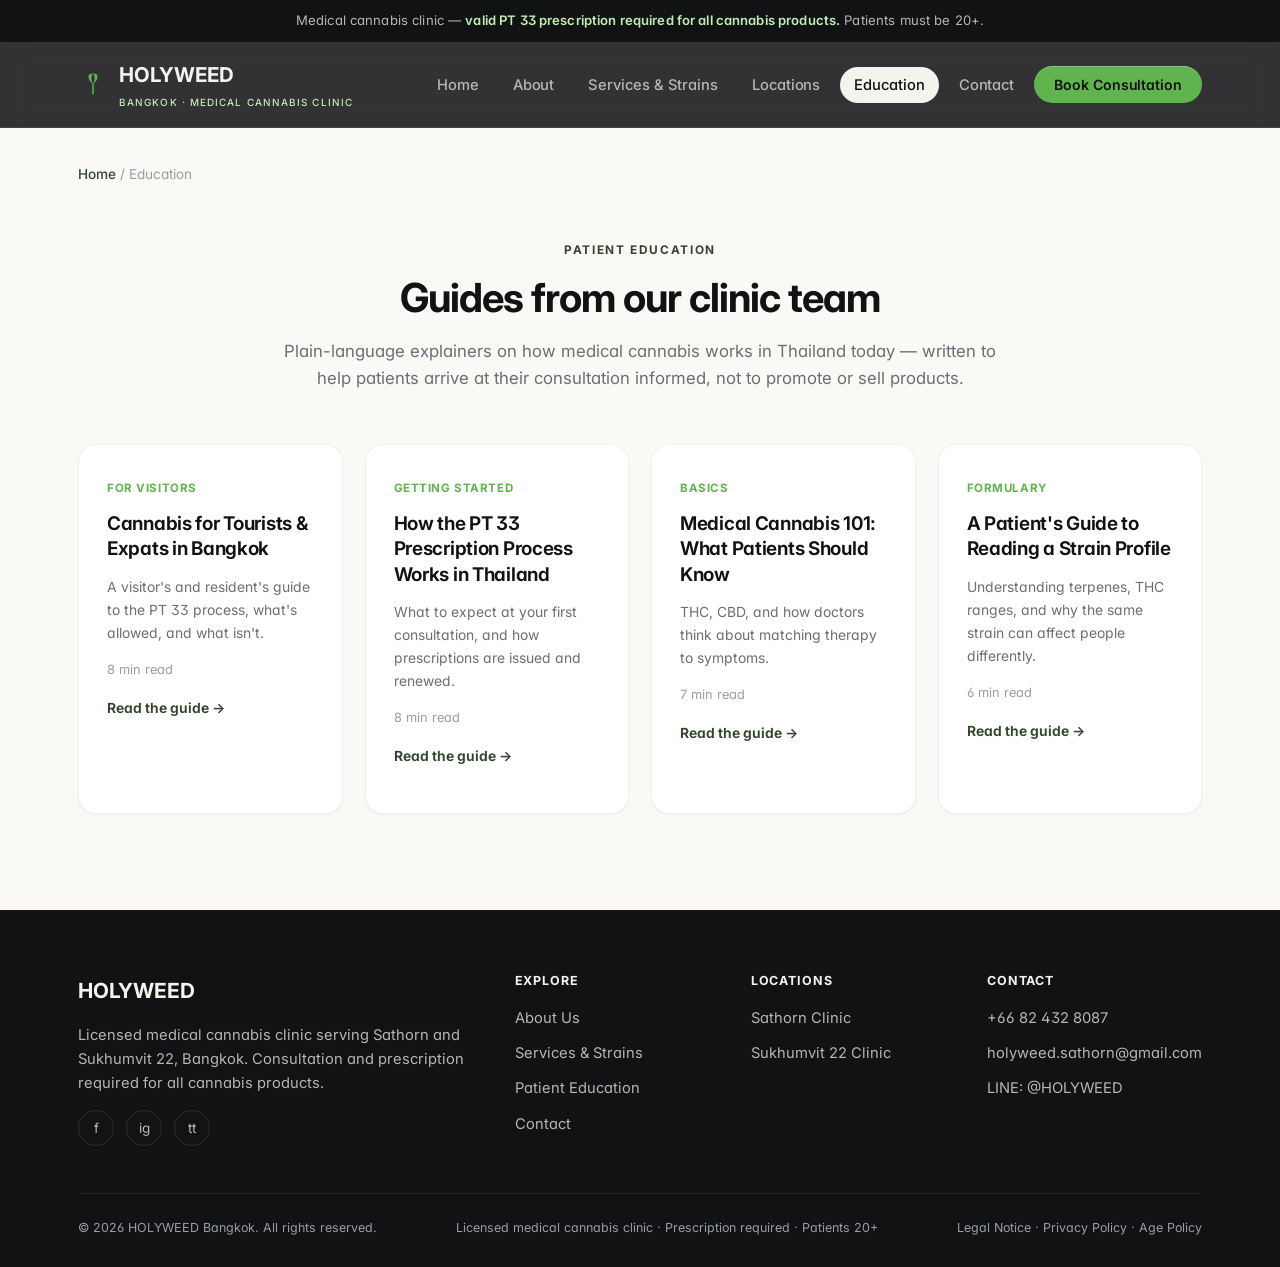
==== commit 125191c8: "Add files via upload" ====
--- a/holyweed-bangkok-site/blog/index.html
+++ b/holyweed-bangkok-site/blog/index.html
@@ -45,7 +45,7 @@
 <header class="site-header">
   <div class="nav-wrap">
     <a href="../index.html" class="logo">
-      <svg viewBox="0 0 40 40" width="34" height="34" aria-hidden="true"><path d="M20 6c-3 4-3 9 0 13-3-1-6-4-6-9 0-3 2-4 6-4zm0 0c3 4 3 9 0 13 3-1 6-4 6-9 0-3-2-4-6-4z" fill="#b89b5e"/><path d="M20 19v15" stroke="#b89b5e" stroke-width="2"/></svg>
+      <svg viewBox="0 0 40 40" width="34" height="34" aria-hidden="true"><path d="M20 6c-3 4-3 9 0 13-3-1-6-4-6-9 0-3 2-4 6-4zm0 0c3 4 3 9 0 13 3-1 6-4 6-9 0-3-2-4-6-4z" fill="#5fb44d"/><path d="M20 19v15" stroke="#5fb44d" stroke-width="2"/></svg>
       <span>HOLYWEED<span class="tagline">Bangkok · Medical Cannabis Clinic</span></span>
     </a>
     <button class="nav-toggle" aria-expanded="false" aria-label="Toggle navigation">☰ Menu</button>
@@ -76,7 +76,14 @@
         <p>Plain-language explainers on how medical cannabis works in Thailand today — written to help patients arrive at their consultation informed, not to promote or sell products.</p>
       </div>
 
-      <div class="grid grid-3">
+      <div class="grid grid-4">
+        <div class="post-card">
+          <span class="post-cat">For Visitors</span>
+          <h3>Cannabis for Tourists &amp; Expats in Bangkok</h3>
+          <p class="small">A visitor's and resident's guide to the PT 33 process, what's allowed, and what isn't.</p>
+          <p class="post-meta">8 min read</p>
+          <p style="margin-top:14px;"><a class="read-more" href="tourist-guide-bangkok-cannabis.html">Read the guide →</a></p>
+        </div>
         <div class="post-card">
           <span class="post-cat">Getting Started</span>
           <h3>How the PT 33 Prescription Process Works in Thailand</h3>
@@ -143,6 +150,7 @@
     <div class="footer-bottom">
       <span>&copy; <span data-year></span> HOLYWEED Bangkok. All rights reserved.</span>
       <span>Licensed medical cannabis clinic · Prescription required · Patients 20+</span>
+      <span class="legal-links"><a href="../legal.html">Legal Notice</a> · <a href="../privacy.html">Privacy Policy</a> · <a href="../age-policy.html">Age Policy</a></span>
     </div>
   </div>
 </footer>
--- a/holyweed-bangkok-site/css/style.css
+++ b/holyweed-bangkok-site/css/style.css
@@ -15,8 +15,8 @@
   --sage: #4a6350;
   --sage-deep: #33452f;
   --sage-tint: #eaf0e6;
-  --gold: #b8925a;
-  --gold-soft: #ecdcc0;
+  --gold: #5fb44d;
+  --gold-soft: #c3ecb3;
   --line: rgba(17, 18, 20, 0.09);
   --line-soft: rgba(17, 18, 20, 0.06);
   --on-dark: #f5f3ee;
@@ -160,7 +160,7 @@
   box-shadow: 0 1px 0 rgba(255,255,255,0.25) inset;
   transition: transform 0.2s var(--ease), box-shadow 0.2s var(--ease), background 0.2s var(--ease);
 }
-.nav-cta:hover { background: #c9a06a !important; transform: translateY(-1px); box-shadow: var(--shadow-sm); }
+.nav-cta:hover { background: #72c161 !important; transform: translateY(-1px); box-shadow: var(--shadow-sm); }
 
 .nav-toggle {
   display: none;
@@ -244,9 +244,9 @@
 .btn-primary {
   background: var(--gold);
   color: var(--ink);
-  box-shadow: 0 1px 0 rgba(255,255,255,0.25) inset, 0 8px 20px -8px rgba(184,146,90,0.55);
-}
-.btn-primary:hover { background: #c9a06a; transform: translateY(-2px); box-shadow: var(--shadow-md); }
+  box-shadow: 0 1px 0 rgba(255,255,255,0.25) inset, 0 8px 20px -8px rgba(95,180,77,0.55);
+}
+.btn-primary:hover { background: #72c161; transform: translateY(-2px); box-shadow: var(--shadow-md); }
 .btn-outline { background: rgba(255,255,255,0.04); color: var(--on-dark); border: 1px solid rgba(255,255,255,0.22); }
 .btn-outline:hover { background: rgba(255,255,255,0.1); transform: translateY(-2px); }
 .btn-outline-dark { background: var(--surface); color: var(--ink); border: 1px solid var(--line); }
@@ -308,8 +308,12 @@
 }
 .grid-3 { grid-template-columns: repeat(3, 1fr); }
 .grid-2 { grid-template-columns: repeat(2, 1fr); }
+.grid-4 { grid-template-columns: repeat(4, 1fr); }
 @media (max-width: 860px) {
-  .grid-3, .grid-2 { grid-template-columns: 1fr; }
+  .grid-3, .grid-2, .grid-4 { grid-template-columns: 1fr; }
+}
+@media (max-width: 1100px) and (min-width: 861px) {
+  .grid-4 { grid-template-columns: repeat(2, 1fr); }
 }
 
 .card {
@@ -565,6 +569,28 @@
 .form-note { font-size: 0.82rem; color: var(--ink-faint); }
 #form-status { font-size: 0.9rem; margin-top: 10px; }
 
+/* ---------- Reviews band ---------- */
+.reviews-band {
+  background: linear-gradient(155deg, var(--sand-deep) 0%, var(--sand) 100%);
+  text-align: center;
+  padding: 64px 28px;
+  border-top: 1px solid var(--line);
+  border-bottom: 1px solid var(--line);
+}
+.reviews-band-inner { max-width: 640px; margin: 0 auto; }
+.reviews-stars { display: block; color: var(--gold); font-size: 1.6rem; letter-spacing: 0.12em; margin-bottom: 10px; }
+.reviews-number {
+  font-family: var(--font-sans);
+  font-weight: 800;
+  font-size: clamp(3.2rem, 8vw, 5.2rem);
+  letter-spacing: -0.03em;
+  line-height: 1;
+  color: var(--ink);
+  margin-bottom: 8px;
+}
+.reviews-band p { color: var(--ink-muted); font-size: 1.1rem; margin: 0 0 30px; }
+.reviews-band .button-row { justify-content: center; }
+
 /* ---------- CTA band ---------- */
 .cta-band {
   background: linear-gradient(155deg, var(--sage-deep) 0%, var(--sage) 100%);
@@ -610,6 +636,8 @@
   font-size: 0.78rem;
   color: var(--ink-faint);
 }
+.legal-links a { color: var(--ink-faint); text-decoration: none; }
+.legal-links a:hover { color: var(--gold-soft); text-decoration: underline; }
 .social-row { display: flex; gap: 12px; margin-top: 12px; }
 .social-row a {
   border: 1px solid rgba(255,255,255,0.12);
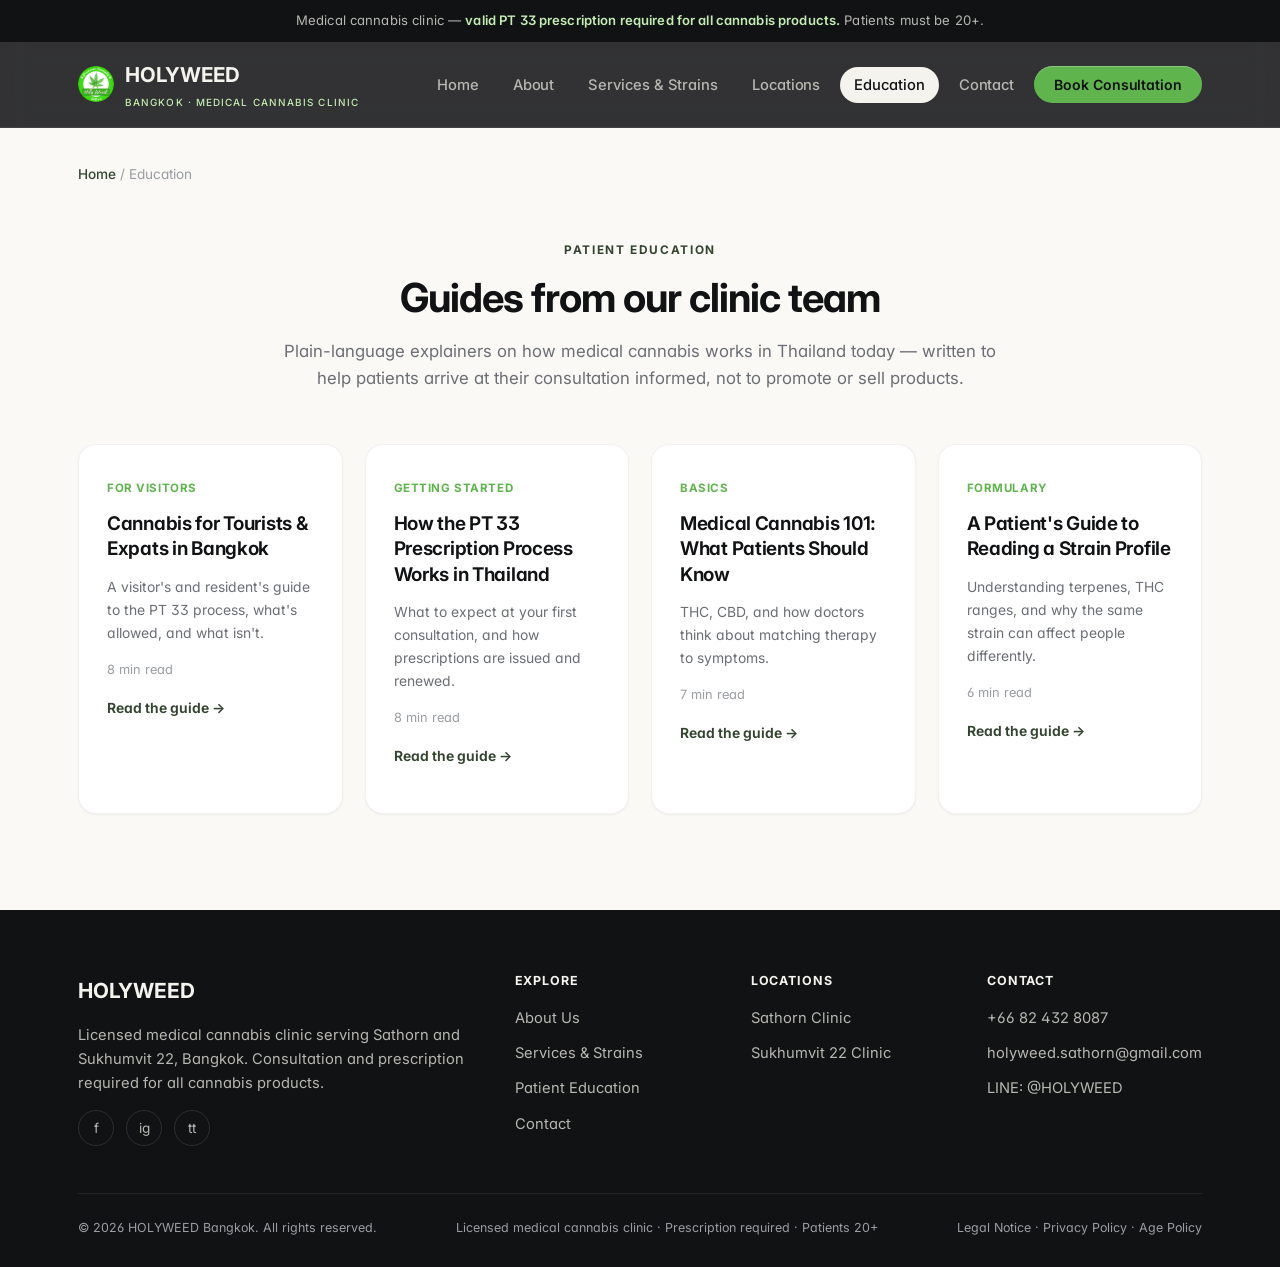
==== commit 5f3f57cf: "Add files via upload" ====
--- a/holyweed-bangkok-site/blog/index.html
+++ b/holyweed-bangkok-site/blog/index.html
@@ -12,7 +12,8 @@
 <meta property="og:image" content="https://www.holyweedbkk.com/images/og-cover.jpg">
 <meta property="og:url" content="https://www.holyweedbkk.com/blog/index.html">
 <meta name="twitter:card" content="summary_large_image">
-<link rel="icon" href="../images/logo.svg" type="image/svg+xml">
+<link rel="icon" href="../images/favicon-32.png" type="image/png">
+<link rel="apple-touch-icon" href="../images/apple-touch-icon.png">
 <link rel="preconnect" href="https://fonts.googleapis.com">
 <link rel="preconnect" href="https://fonts.gstatic.com" crossorigin>
 <link rel="stylesheet" href="https://fonts.googleapis.com/css2?family=Inter:wght@400;500;600;700;800&display=swap">
@@ -37,6 +38,17 @@
   ]
 }
 </script>
+<!-- Google Analytics (GA4) -- replace G-XXXXXXXXXX with your real Measurement ID -->
+<script async src="https://www.googletagmanager.com/gtag/js?id=G-XXXXXXXXXX"></script>
+<script>
+  window.dataLayer = window.dataLayer || [];
+  function gtag(){dataLayer.push(arguments);}
+  gtag('js', new Date());
+  gtag('config', 'G-XXXXXXXXXX');
+</script>
+<!-- Vercel Web Analytics & Speed Insights (enable in Vercel dashboard -> Analytics tab) -->
+<script defer src="/_vercel/insights/script.js"></script>
+<script defer src="/_vercel/speed-insights/script.js"></script>
 </head>
 <body>
 <a class="skip-link" href="#main">Skip to content</a>
@@ -45,7 +57,7 @@
 <header class="site-header">
   <div class="nav-wrap">
     <a href="../index.html" class="logo">
-      <svg viewBox="0 0 40 40" width="34" height="34" aria-hidden="true"><path d="M20 6c-3 4-3 9 0 13-3-1-6-4-6-9 0-3 2-4 6-4zm0 0c3 4 3 9 0 13 3-1 6-4 6-9 0-3-2-4-6-4z" fill="#5fb44d"/><path d="M20 19v15" stroke="#5fb44d" stroke-width="2"/></svg>
+      <img src="../images/logo-header.png" width="36" height="36" alt="HOLYWEED Bangkok logo" class="logo-mark">
       <span>HOLYWEED<span class="tagline">Bangkok · Medical Cannabis Clinic</span></span>
     </a>
     <button class="nav-toggle" aria-expanded="false" aria-label="Toggle navigation">☰ Menu</button>
--- a/holyweed-bangkok-site/css/style.css
+++ b/holyweed-bangkok-site/css/style.css
@@ -118,6 +118,13 @@
   color: var(--on-dark);
 }
 .logo svg { height: 30px; width: auto; }
+.logo-mark {
+  height: 36px;
+  width: 36px;
+  border-radius: 50%;
+  flex-shrink: 0;
+  object-fit: contain;
+}
 .logo .tagline {
   display: block;
   font-family: var(--font-sans);
